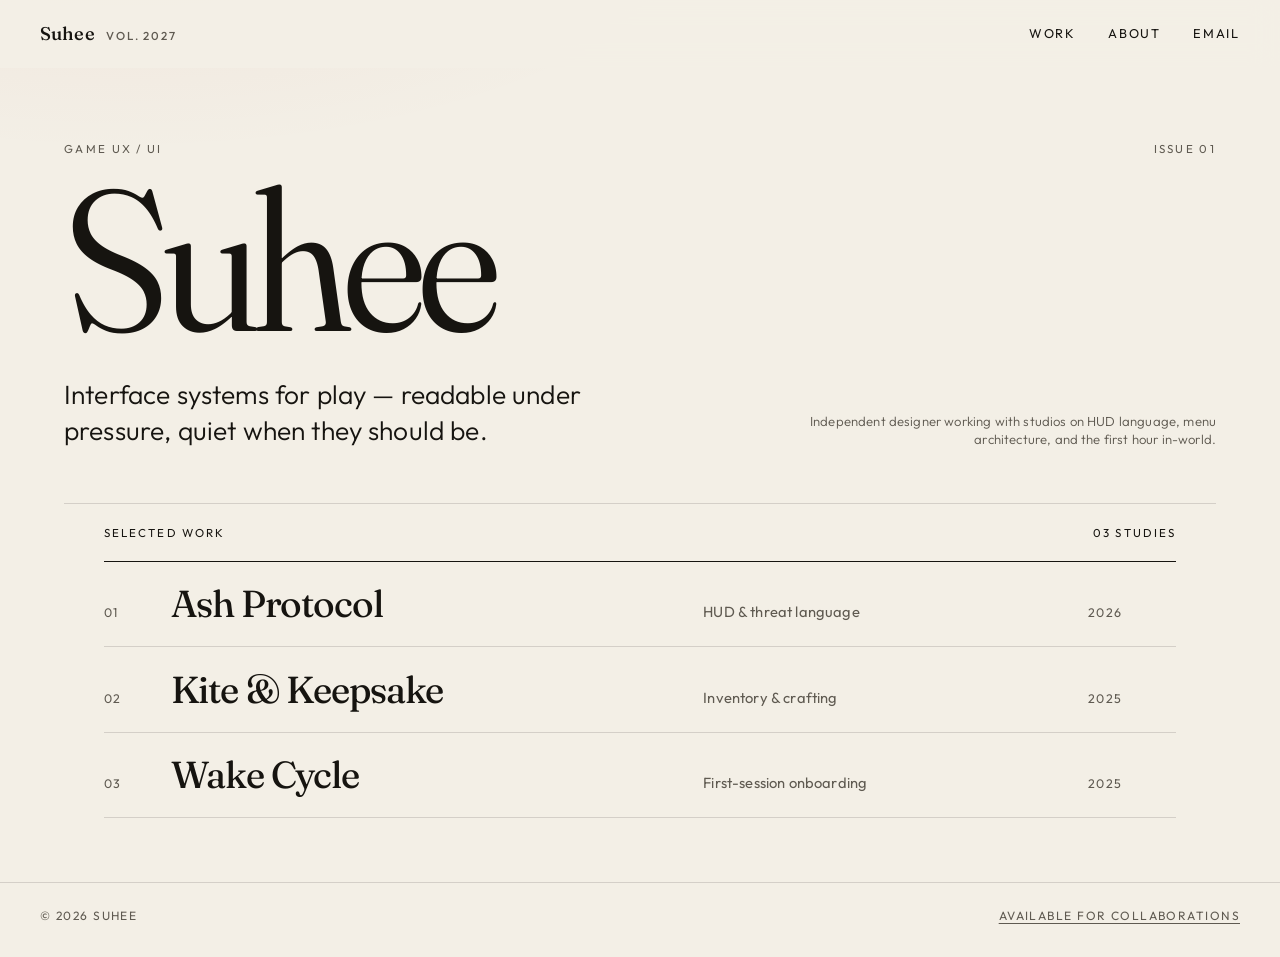
==== index.html @ bbdd9f97 "Publish a static game UX portfolio for GitHub Pages." ====
<!DOCTYPE html>
<html lang="en">
<head>
  <meta charset="utf-8">
  <meta name="viewport" content="width=device-width, initial-scale=1">
  <title>Suhee — Game UX / UI</title>
  <meta name="description" content="Editorial portfolio of game UX and UI design: HUD systems, inventory, and first-session onboarding.">
  <link rel="icon" href="./assets/favicon.svg" type="image/svg+xml">
  <link rel="preconnect" href="https://fonts.googleapis.com">
  <link rel="preconnect" href="https://fonts.gstatic.com" crossorigin>
  <link href="https://fonts.googleapis.com/css2?family=Fraunces:opsz,wght@9..144,300..700&family=Outfit:wght@300;400;500;600&display=swap" rel="stylesheet">
  <link rel="stylesheet" href="./css/styles.css">
</head>
<body>
  <a class="skip" href="#work">Skip to selected work</a>
  <header class="site-header">
    <a class="brand" href="./index.html">Suhee <span>Vol. 2027</span></a>
    <nav class="nav" aria-label="Primary">
      <a href="./work.html">Work</a>
      <a href="./about.html">About</a>
      <a class="mail" href="mailto:hello@example.com">Email</a>
    </nav>
  </header>

  <main>
    <section class="hero wrap">
      <p class="kicker"><span>Game UX / UI</span><span>Issue 01</span></p>
      <h1>Suhee</h1>
      <div class="lede">
        <p>Interface systems for play — readable under pressure, quiet when they should be.</p>
        <p class="meta">Independent designer working with studios on HUD language, menu architecture, and the first hour in-world.</p>
      </div>
    </section>

    <section id="work" class="wrap">
      <div class="section-head">
        <span>Selected work</span>
        <span>03 studies</span>
      </div>
      <ol class="contents">
        <li>
          <a href="./projects/ash-protocol.html" data-preview-src="ash">
            <span class="num">01</span>
            <span class="title">Ash Protocol</span>
            <span class="role">HUD &amp; threat language</span>
            <span class="year">2026</span>
          </a>
        </li>
        <li>
          <a href="./projects/kite-keepsake.html" data-preview-src="kite">
            <span class="num">02</span>
            <span class="title">Kite &amp; Keepsake</span>
            <span class="role">Inventory &amp; crafting</span>
            <span class="year">2025</span>
          </a>
        </li>
        <li>
          <a href="./projects/wake-cycle.html" data-preview-src="wake">
            <span class="num">03</span>
            <span class="title">Wake Cycle</span>
            <span class="role">First-session onboarding</span>
            <span class="year">2025</span>
          </a>
        </li>
      </ol>
    </section>
  </main>

  <aside class="preview-dock" data-preview aria-hidden="true">
    <div class="preview-frame" data-preview-stage>
      <div data-hud="ash" class="hud hud-corners">
        <span></span>
        <div class="hud-row">
          <div class="bars">
            <div class="bar spot"><i style="width:62%"></i></div>
            <div class="bar"><i style="width:40%"></i></div>
          </div>
          <span>Sector 7-K</span>
        </div>
        <div class="compass">N · NE · E</div>
        <div class="minimap"><div class="dot"></div></div>
      </div>
      <div data-hud="kite" class="hud kite">
        <div class="hud-row"><span>Satchel</span><span>12 / 24</span></div>
        <div class="slots">
          <div class="slot on"></div>
          <div class="slot on"></div>
          <div class="slot"></div>
          <div class="slot on"></div>
        </div>
      </div>
      <div data-hud="wake" class="hud wake hud-corners">
        <span></span>
        <div class="compass">Hold to listen</div>
        <div class="prompt">Cross the threshold</div>
      </div>
    </div>
  </aside>

  <footer class="site-footer">
    <span>© <span data-year>2026</span> Suhee</span>
    <a href="mailto:hello@example.com">Available for collaborations</a>
  </footer>
  <script src="./js/main.js"></script>
</body>
</html>
---- css/styles.css ----
:root {
  --paper: #f3efe6;
  --paper-deep: #e7e0d2;
  --ink: #161410;
  --ink-soft: #5f5a51;
  --rule: rgba(22, 20, 16, 0.14);
  --rule-strong: rgba(22, 20, 16, 0.4);
  --spot: #b42318;
  --spot-soft: rgba(180, 35, 24, 0.12);
  --white: #faf8f3;
  --serif: "Fraunces", "Iowan Old Style", "Palatino Linotype", serif;
  --sans: "Outfit", "Segoe UI", sans-serif;
  --gutter: clamp(1.25rem, 4vw, 2.5rem);
  --max: 72rem;
  --header-h: 4.25rem;
}

*,
*::before,
*::after {
  box-sizing: border-box;
}

html {
  scroll-behavior: smooth;
  overflow-x: clip;
}

body {
  margin: 0;
  min-height: 100vh;
  overflow-x: clip;
  color: var(--ink);
  background:
    radial-gradient(1200px 500px at 10% -10%, rgba(180, 35, 24, 0.05), transparent 50%),
    var(--paper);
  font-family: var(--sans);
  font-weight: 400;
  line-height: 1.5;
  letter-spacing: 0.01em;
}

img {
  max-width: 100%;
  display: block;
}

a {
  color: inherit;
  text-decoration-thickness: 1px;
  text-underline-offset: 0.22em;
}

a:hover {
  color: var(--spot);
}

:focus-visible {
  outline: 2px solid var(--spot);
  outline-offset: 3px;
}

.skip {
  position: absolute;
  left: var(--gutter);
  top: -4rem;
  z-index: 20;
  padding: 0.5rem 0.75rem;
  background: var(--ink);
  color: var(--paper);
}

.skip:focus {
  top: 0.75rem;
}

.site-header {
  position: sticky;
  top: 0;
  z-index: 10;
  display: flex;
  align-items: center;
  justify-content: space-between;
  gap: 1rem;
  height: var(--header-h);
  padding: 0 var(--gutter);
  border-bottom: 1px solid transparent;
  background: color-mix(in srgb, var(--paper) 88%, transparent);
  backdrop-filter: blur(14px);
}

.site-header.is-scrolled {
  border-bottom-color: var(--rule);
}

.brand {
  display: flex;
  align-items: baseline;
  gap: 0.7rem;
  text-decoration: none;
  font-family: var(--serif);
  font-size: 1.15rem;
  font-weight: 500;
}

.brand span {
  font-family: var(--sans);
  font-size: 0.72rem;
  font-weight: 500;
  letter-spacing: 0.16em;
  text-transform: uppercase;
  color: var(--ink-soft);
}

.nav {
  display: flex;
  align-items: center;
  gap: clamp(1rem, 3vw, 2rem);
  font-size: 0.8rem;
  letter-spacing: 0.14em;
  text-transform: uppercase;
}

.nav a {
  text-decoration: none;
}

.nav a[aria-current="page"] {
  color: var(--spot);
}

.wrap {
  width: min(100%, var(--max));
  margin: 0 auto;
  padding: 0 var(--gutter);
}

.hero {
  padding: clamp(2.5rem, 8vh, 6rem) 0 clamp(2rem, 6vh, 4.5rem);
  border-bottom: 1px solid var(--rule);
}

.kicker {
  display: flex;
  justify-content: space-between;
  gap: 1rem;
  margin: 0 0 1.25rem;
  font-size: 0.72rem;
  letter-spacing: 0.2em;
  text-transform: uppercase;
  color: var(--ink-soft);
}

.hero h1 {
  margin: 0;
  font-family: var(--serif);
  font-size: clamp(4.4rem, 16vw, 12.5rem);
  font-weight: 350;
  font-variation-settings: "SOFT" 40, "WONK" 1;
  line-height: 0.82;
  letter-spacing: -0.04em;
}

.lede {
  display: grid;
  grid-template-columns: minmax(0, 1.2fr) minmax(0, 0.8fr);
  gap: clamp(1.5rem, 5vw, 4rem);
  align-items: end;
  margin-top: clamp(1.5rem, 4vh, 3rem);
}

.lede p {
  margin: 0;
  max-width: 34rem;
  font-size: clamp(1.2rem, 2.2vw, 1.65rem);
  font-weight: 320;
  line-height: 1.35;
}

.lede .meta {
  margin: 0;
  text-align: right;
  font-size: 0.82rem;
  color: var(--ink-soft);
}

.section-head {
  display: flex;
  justify-content: space-between;
  align-items: baseline;
  gap: 1rem;
  padding: 1.25rem 0;
  border-bottom: 1px solid var(--ink);
  font-size: 0.72rem;
  letter-spacing: 0.18em;
  text-transform: uppercase;
}

.contents {
  list-style: none;
  margin: 0;
  padding: 0;
}

.contents a {
  display: grid;
  grid-template-columns: 3.2rem minmax(0, 1.4fr) minmax(0, 1fr) 5.5rem;
  gap: 1rem;
  align-items: baseline;
  padding: 1.35rem 0;
  border-bottom: 1px solid var(--rule);
  text-decoration: none;
}

.contents a:hover {
  color: var(--ink);
}

.contents a:hover .title {
  color: var(--spot);
}

.num,
.year {
  font-size: 0.78rem;
  letter-spacing: 0.12em;
  color: var(--ink-soft);
}

.title {
  font-family: var(--serif);
  font-size: clamp(1.5rem, 3vw, 2.35rem);
  font-weight: 450;
  line-height: 1.1;
  letter-spacing: -0.03em;
}

.role {
  font-size: 0.92rem;
  color: var(--ink-soft);
}

.preview-dock {
  position: fixed;
  right: var(--gutter);
  bottom: 2rem;
  width: min(22rem, 42vw);
  opacity: 0;
  pointer-events: none;
  transform: translateY(12px);
  transition: opacity 0.25s ease, transform 0.25s ease;
  z-index: 5;
}

.preview-dock.is-visible {
  opacity: 1;
  transform: none;
}

.preview-frame {
  aspect-ratio: 16 / 10;
  overflow: hidden;
  border: 1px solid var(--rule-strong);
  background: #111;
}

.preview-frame [data-hud] {
  display: none;
  height: 100%;
}

.preview-frame [data-hud].is-on,
.preview-frame[data-active="ash"] [data-hud="ash"],
.preview-frame[data-active="kite"] [data-hud="kite"],
.preview-frame[data-active="wake"] [data-hud="wake"] {
  display: block;
}

.site-footer {
  display: flex;
  justify-content: space-between;
  gap: 1rem;
  flex-wrap: wrap;
  padding: 1.5rem var(--gutter) 2rem;
  margin-top: 4rem;
  border-top: 1px solid var(--rule);
  font-size: 0.75rem;
  letter-spacing: 0.12em;
  text-transform: uppercase;
  color: var(--ink-soft);
}

.page-hero {
  padding: clamp(2rem, 7vh, 5rem) 0 1.5rem;
}

.page-hero h1 {
  margin: 0.4rem 0 0;
  font-family: var(--serif);
  font-size: clamp(2.8rem, 8vw, 6.5rem);
  font-weight: 380;
  line-height: 0.9;
  letter-spacing: -0.04em;
}

.grid-2 {
  display: grid;
  grid-template-columns: 1.1fr 0.9fr;
  gap: clamp(1.5rem, 5vw, 5rem);
  padding: 2rem 0 4rem;
}

.prose p {
  margin: 0 0 1.1rem;
  font-size: 1.05rem;
  line-height: 1.65;
}

.prose .deck {
  font-family: var(--serif);
  font-size: clamp(1.4rem, 2.4vw, 1.9rem);
  line-height: 1.35;
  letter-spacing: -0.02em;
}

.fact-list {
  margin: 0;
  padding: 1rem 0 0;
  border-top: 1px solid var(--rule);
}

.fact-list div {
  display: grid;
  grid-template-columns: 7rem 1fr;
  gap: 1rem;
  padding: 0.7rem 0;
  border-bottom: 1px solid var(--rule);
  font-size: 0.92rem;
}

.fact-list dt {
  margin: 0;
  letter-spacing: 0.12em;
  text-transform: uppercase;
  font-size: 0.68rem;
  color: var(--ink-soft);
}

.fact-list dd {
  margin: 0;
}

.work-grid {
  display: grid;
  gap: 0;
}

.work-card {
  display: grid;
  grid-template-columns: minmax(0, 1.15fr) minmax(0, 0.85fr);
  gap: var(--gutter);
  align-items: stretch;
  padding: 2rem 0;
  border-bottom: 1px solid var(--rule);
  text-decoration: none;
}

.work-card:hover .title {
  color: var(--spot);
}

.work-copy {
  display: flex;
  flex-direction: column;
  justify-content: space-between;
  min-height: 100%;
}

.work-copy p {
  margin: 0.8rem 0 0;
  max-width: 36rem;
  color: var(--ink-soft);
}

.case-meta {
  display: grid;
  grid-template-columns: repeat(4, minmax(0, 1fr));
  gap: 1rem;
  padding: 1.25rem 0 2rem;
  border-top: 1px solid var(--rule);
  border-bottom: 1px solid var(--rule);
}

.case-meta small {
  display: block;
  margin-bottom: 0.35rem;
  letter-spacing: 0.16em;
  text-transform: uppercase;
  font-size: 0.68rem;
  color: var(--ink-soft);
}

.case-meta p {
  margin: 0;
  font-size: 1rem;
}

.pull {
  margin: 2.5rem 0;
  font-family: var(--serif);
  font-size: clamp(1.6rem, 3.4vw, 2.6rem);
  font-weight: 400;
  line-height: 1.25;
  letter-spacing: -0.03em;
}

.figure {
  margin: 0 0 2.5rem;
}

.figure figcaption {
  margin-top: 0.65rem;
  font-size: 0.78rem;
  color: var(--ink-soft);
}

.hud {
  position: relative;
  min-height: 22rem;
  padding: 1.1rem;
  overflow: hidden;
  background:
    radial-gradient(circle at 30% 40%, #3a2a22, transparent 42%),
    linear-gradient(160deg, #15120f, #2a231c 55%, #0c0b0a);
  color: #efe6d8;
  font-family: var(--sans);
}

.hud.kite {
  background:
    radial-gradient(circle at 70% 20%, #4a5d46, transparent 40%),
    linear-gradient(180deg, #d7c7a5, #8a9a74 40%, #314033);
}

.hud.wake {
  background:
    radial-gradient(circle at 50% 80%, #2a3344, transparent 45%),
    linear-gradient(180deg, #0e1016, #1c2433);
}

.hud-corners::before,
.hud-corners::after,
.hud-corners span::before,
.hud-corners span::after {
  content: "";
  position: absolute;
  width: 18px;
  height: 18px;
  border: 1px solid rgba(239, 230, 216, 0.55);
}

.hud-corners::before { top: 10px; left: 10px; border-right: 0; border-bottom: 0; }
.hud-corners::after { top: 10px; right: 10px; border-left: 0; border-bottom: 0; }
.hud-corners span::before { bottom: 10px; left: 10px; border-right: 0; border-top: 0; }
.hud-corners span::after { bottom: 10px; right: 10px; border-left: 0; border-top: 0; }

.hud-row {
  display: flex;
  justify-content: space-between;
  gap: 1rem;
  font-size: 0.68rem;
  letter-spacing: 0.16em;
  text-transform: uppercase;
}

.bars {
  display: grid;
  gap: 0.35rem;
  width: 10rem;
}

.bar {
  height: 6px;
  background: rgba(255, 255, 255, 0.12);
}

.bar i {
  display: block;
  height: 100%;
  background: #efe6d8;
}

.bar.spot i {
  background: var(--spot);
}

.minimap {
  width: 7rem;
  height: 7rem;
  margin-top: 2.5rem;
  border: 1px solid rgba(239, 230, 216, 0.35);
  background:
    linear-gradient(rgba(239, 230, 216, 0.08) 1px, transparent 1px) 0 0 / 12px 12px,
    linear-gradient(90deg, rgba(239, 230, 216, 0.08) 1px, transparent 1px) 0 0 / 12px 12px;
}

.dot {
  width: 6px;
  height: 6px;
  margin: 3.2rem auto 0;
  border-radius: 50%;
  background: var(--spot);
  box-shadow: 0 0 0 6px rgba(180, 35, 24, 0.25);
}

.compass {
  position: absolute;
  left: 50%;
  top: 1.15rem;
  transform: translateX(-50%);
  font-size: 0.65rem;
  letter-spacing: 0.4em;
  opacity: 0.7;
}

.slots {
  display: grid;
  grid-template-columns: repeat(4, 1fr);
  gap: 0.45rem;
  margin-top: 4.5rem;
}

.slot {
  aspect-ratio: 1;
  border: 1px solid rgba(22, 20, 16, 0.25);
  background: rgba(250, 248, 243, 0.28);
}

.slot.on {
  background: rgba(250, 248, 243, 0.7);
  box-shadow: inset 0 0 0 2px var(--ink);
}

.prompt {
  position: absolute;
  left: 50%;
  bottom: 1.4rem;
  transform: translateX(-50%);
  padding: 0.45rem 0.9rem;
  border: 1px solid rgba(239, 230, 216, 0.35);
  font-size: 0.72rem;
  letter-spacing: 0.18em;
  text-transform: uppercase;
}

.split-notes {
  display: grid;
  grid-template-columns: 1fr 1fr;
  gap: var(--gutter);
  padding-bottom: 3rem;
}

.split-notes h2 {
  margin: 0 0 0.8rem;
  font-family: var(--serif);
  font-size: 1.7rem;
  font-weight: 450;
  letter-spacing: -0.03em;
}

.next-case {
  display: flex;
  justify-content: space-between;
  align-items: baseline;
  padding: 1.5rem 0 3rem;
  border-top: 1px solid var(--ink);
  text-decoration: none;
}

.next-case strong {
  display: block;
  font-family: var(--serif);
  font-size: clamp(1.4rem, 3vw, 2rem);
  font-weight: 450;
}

@media (max-width: 1100px) {
  .lede,
  .grid-2,
  .work-card,
  .split-notes,
  .case-meta {
    grid-template-columns: 1fr;
  }

  .lede .meta {
    text-align: left;
    max-width: 36rem;
  }

  .contents a {
    grid-template-columns: 2.4rem minmax(0, 1fr) auto;
  }

  .contents .role {
    display: none;
  }
}

@media (max-width: 860px) {
  .nav .mail {
    display: none;
  }

  .preview-dock {
    display: none;
  }

  .hero h1 {
    font-size: clamp(3.6rem, 22vw, 7rem);
  }
}

@media (prefers-reduced-motion: reduce) {
  html {
    scroll-behavior: auto;
  }

  *,
  *::before,
  *::after {
    animation: none !important;
    transition: none !important;
  }
}
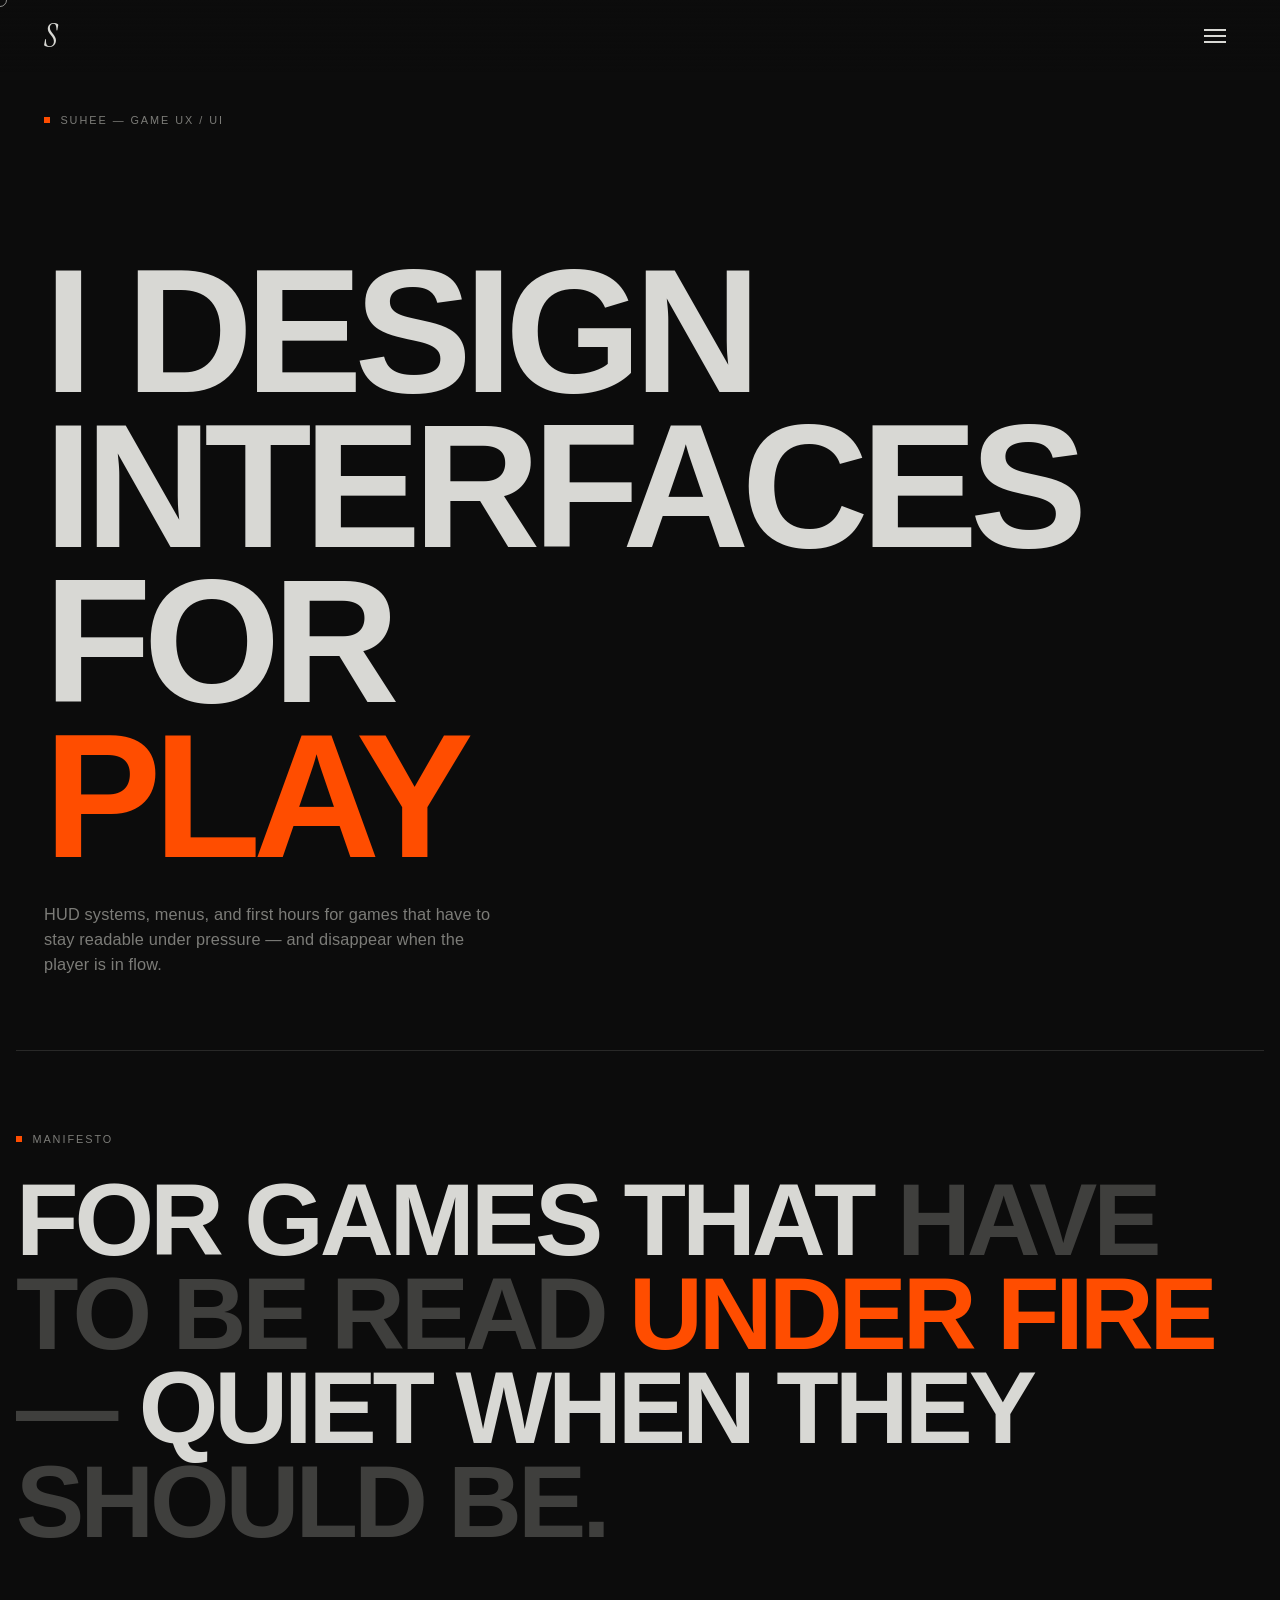
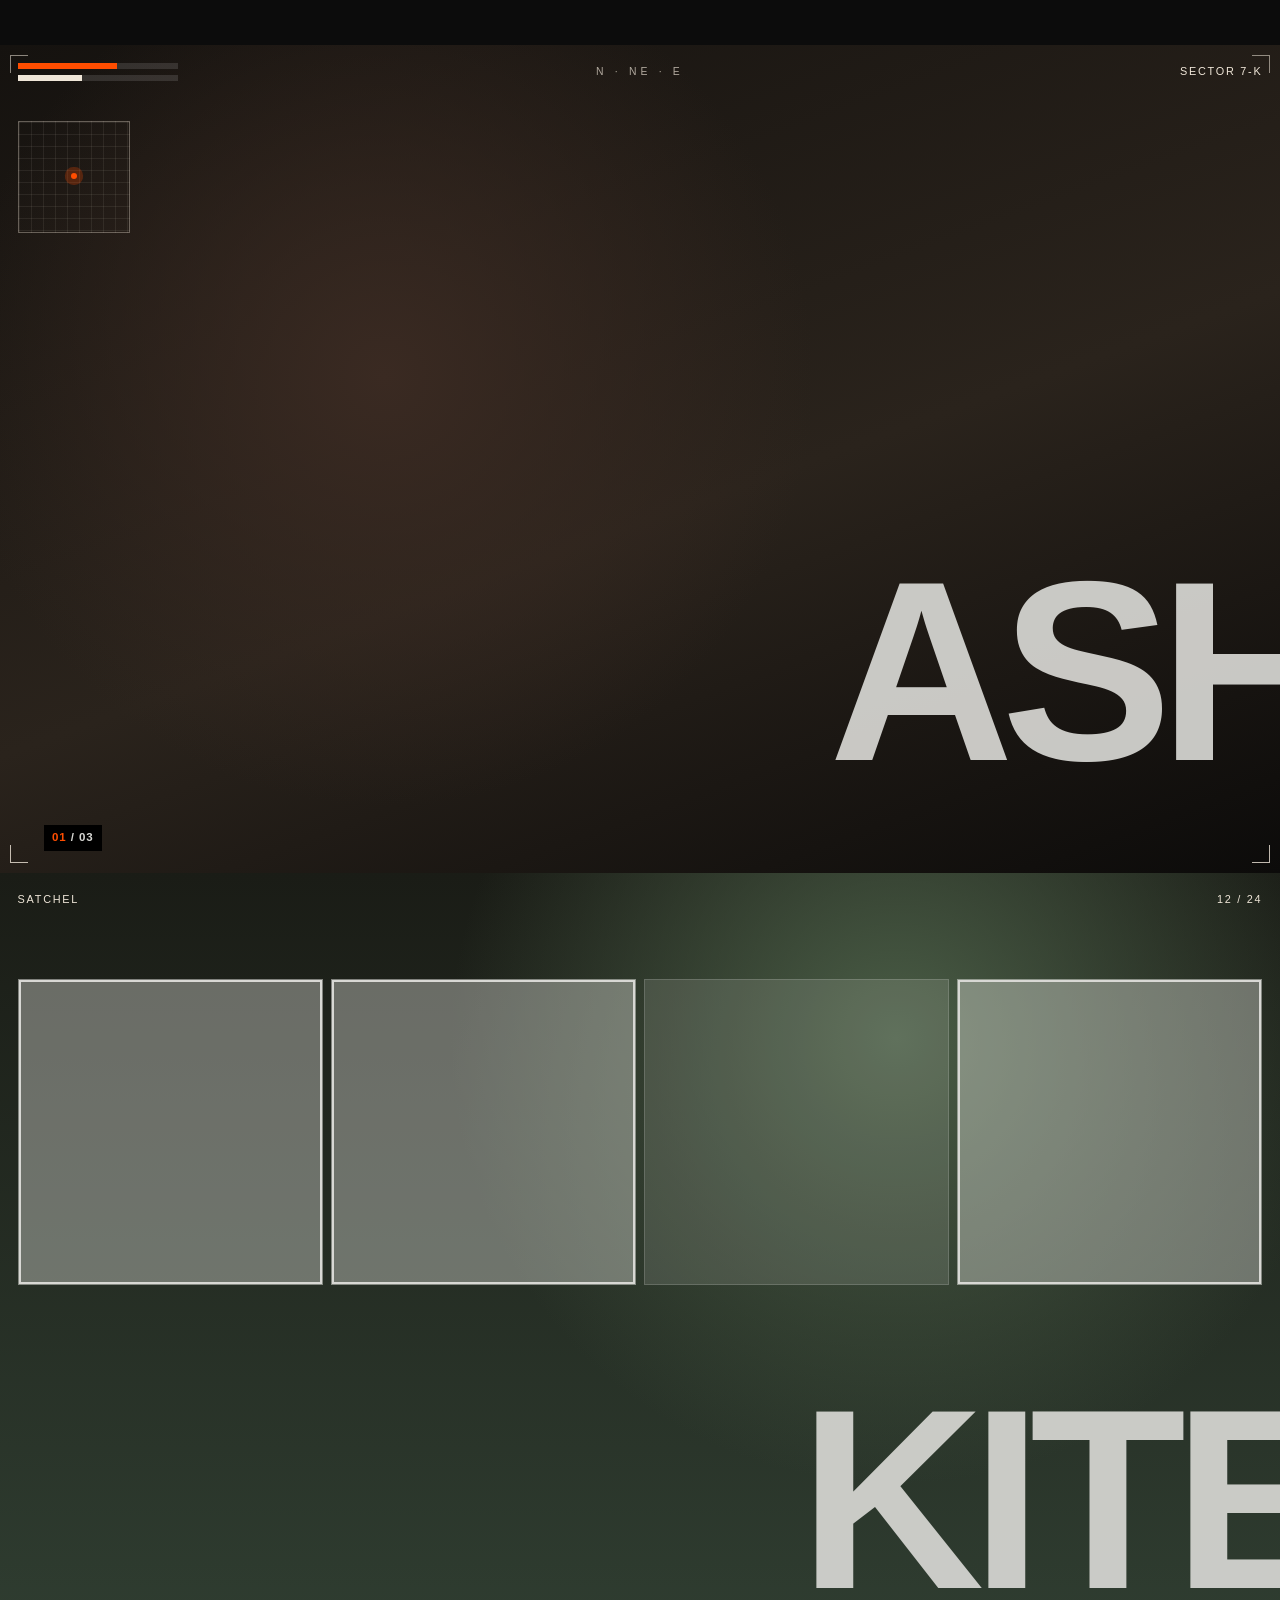
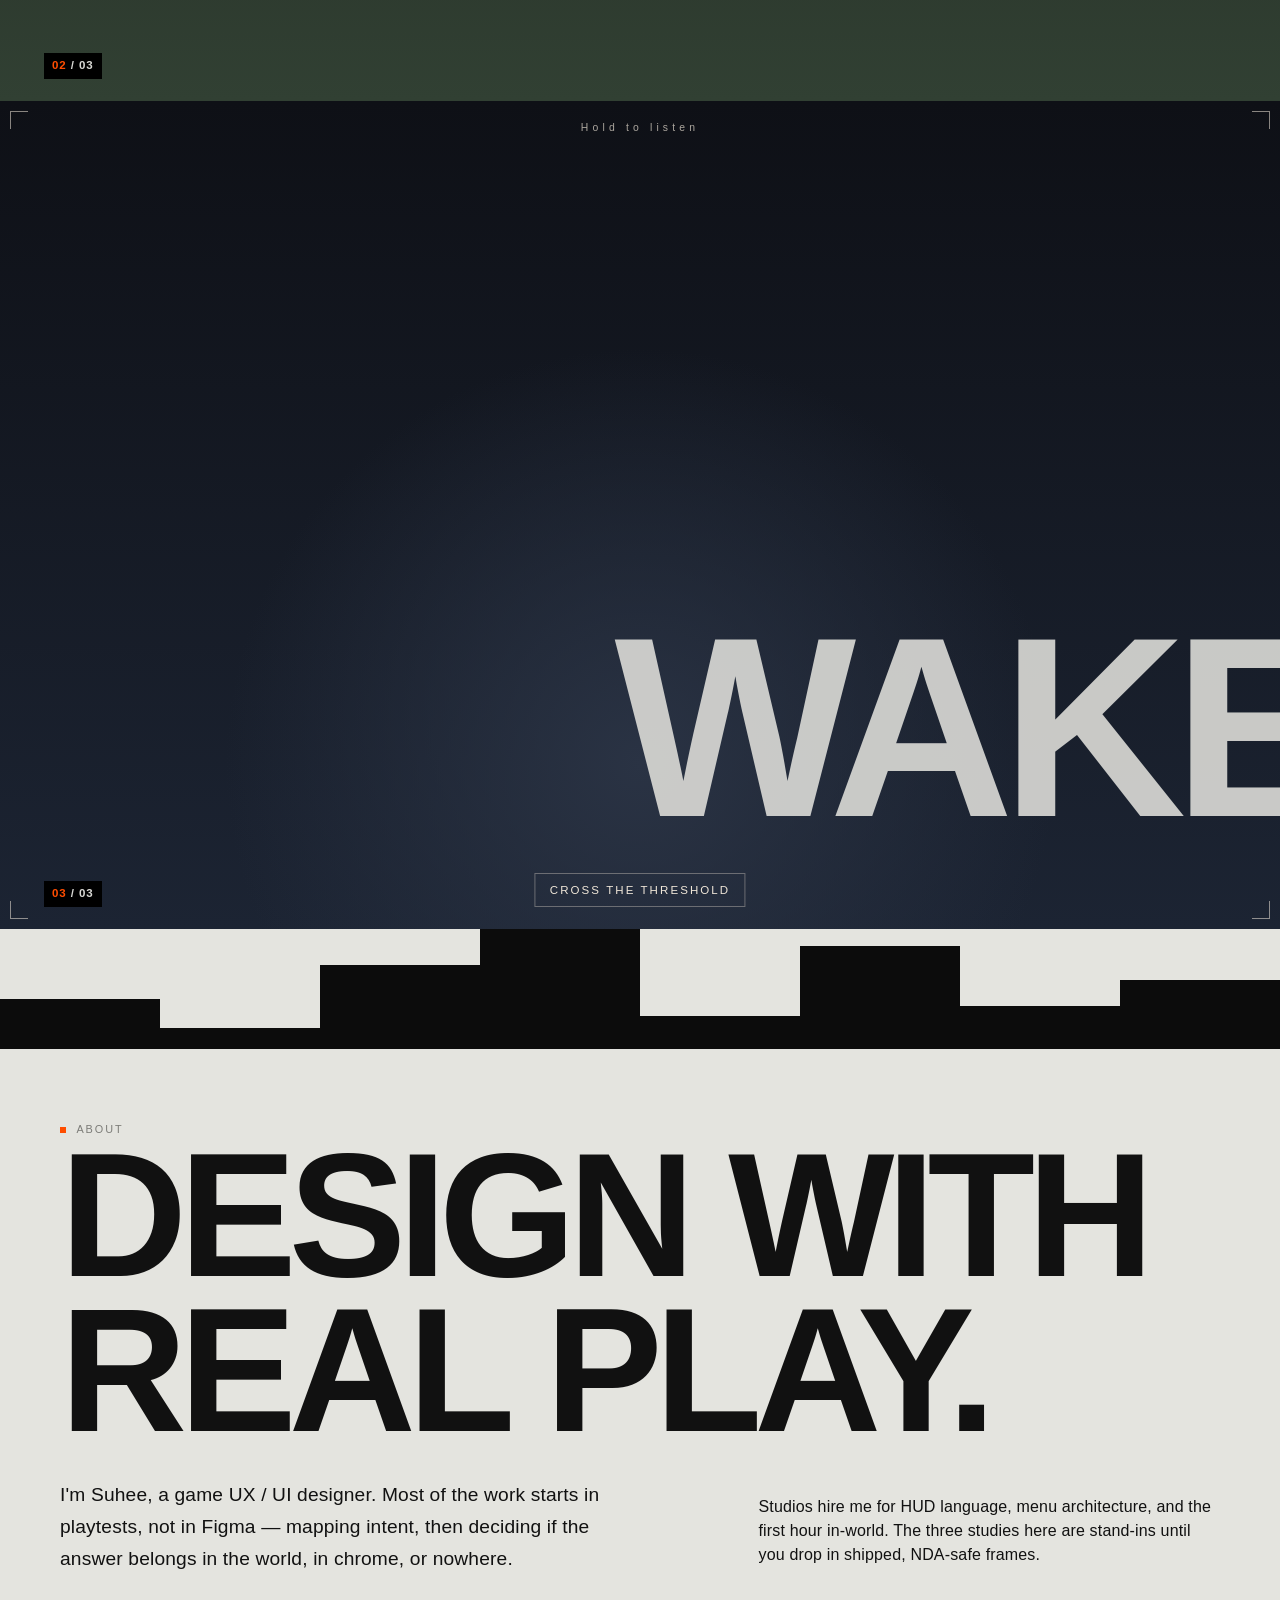
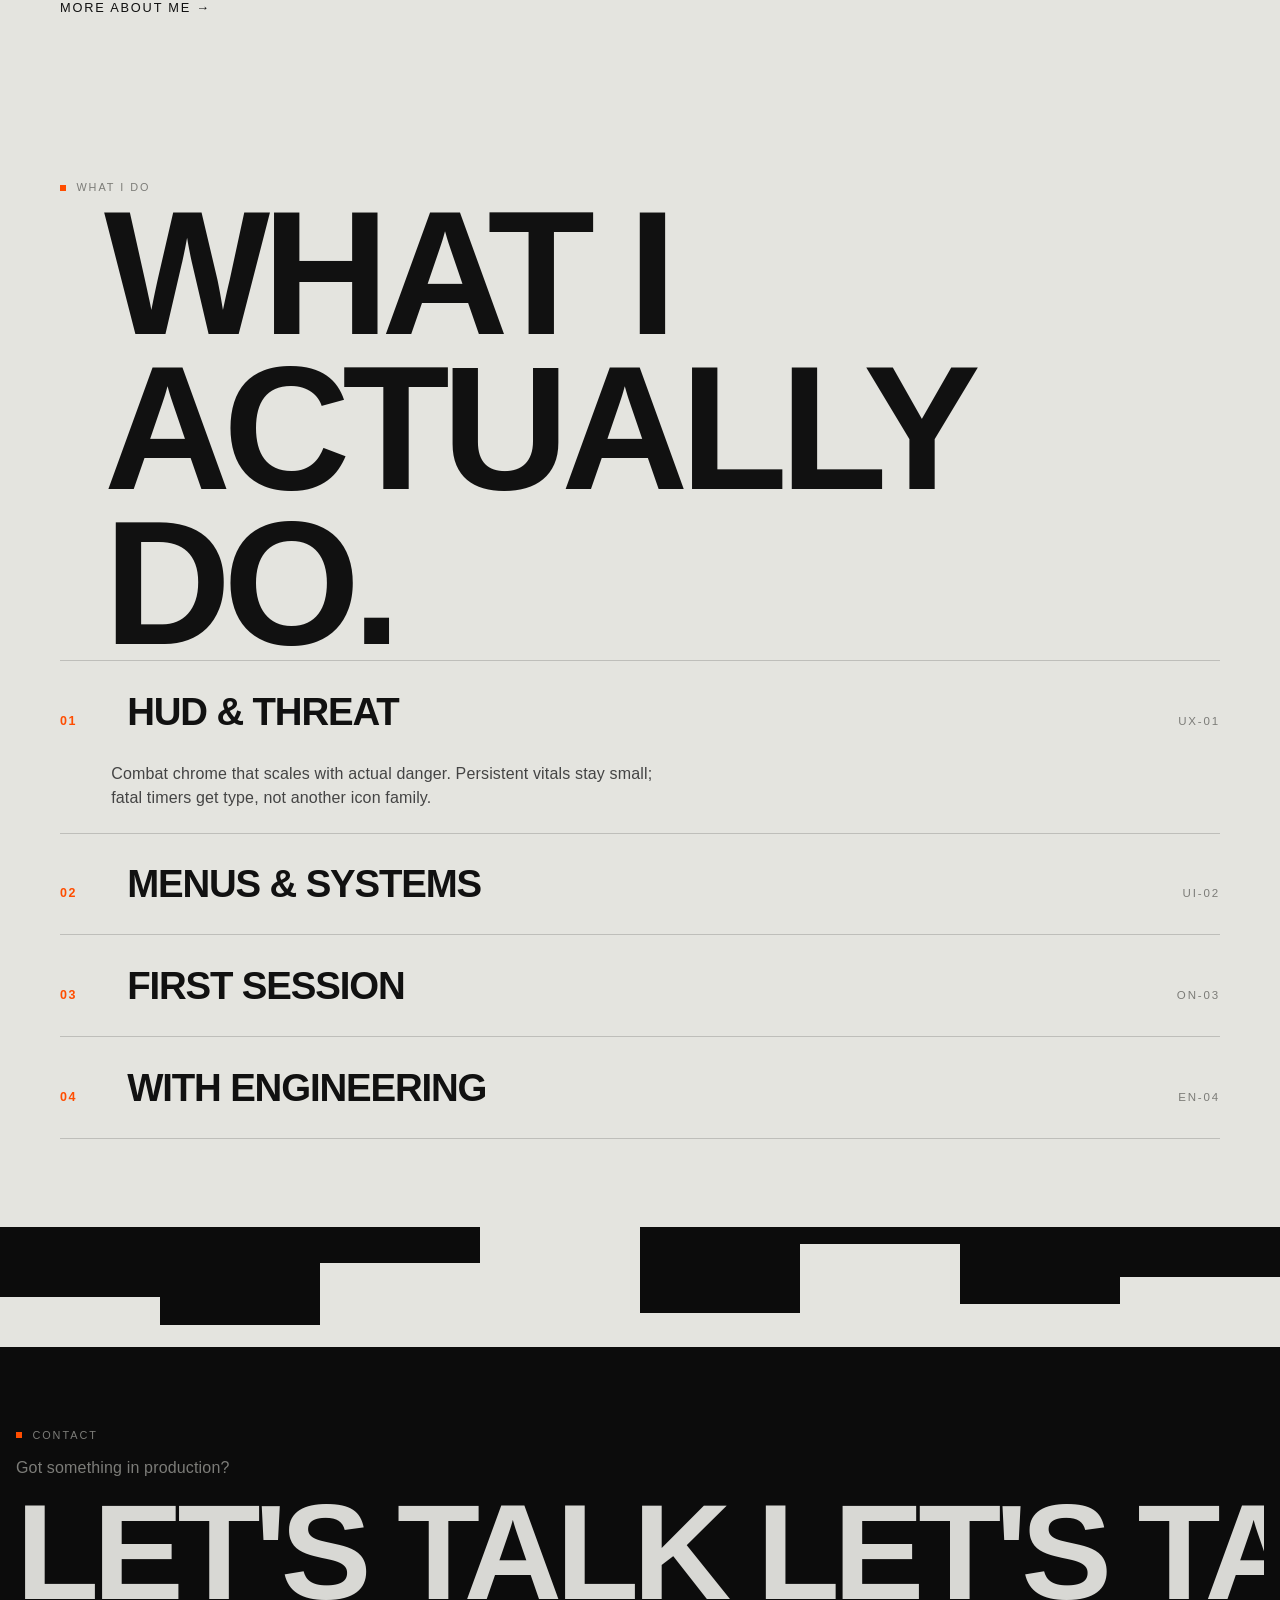
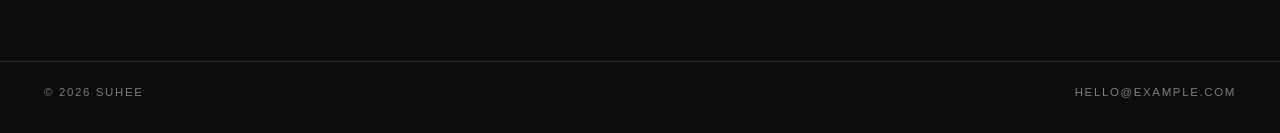
==== commit 785724cf: "Restyle the portfolio for a dark, full-bleed GitHub Pages look." ====
--- a/index.html
+++ b/index.html
@@ -4,102 +4,166 @@
   <meta charset="utf-8">
   <meta name="viewport" content="width=device-width, initial-scale=1">
   <title>Suhee — Game UX / UI</title>
-  <meta name="description" content="Editorial portfolio of game UX and UI design: HUD systems, inventory, and first-session onboarding.">
+  <meta name="description" content="Game UX and UI design: HUD systems, inventory, and first-session onboarding.">
   <link rel="icon" href="./assets/favicon.svg" type="image/svg+xml">
+  <link rel="preconnect" href="https://api.fontshare.com">
+  <link href="https://api.fontshare.com/v2/css?f[]=switzer@400,500,600,700&display=swap" rel="stylesheet">
   <link rel="preconnect" href="https://fonts.googleapis.com">
   <link rel="preconnect" href="https://fonts.gstatic.com" crossorigin>
-  <link href="https://fonts.googleapis.com/css2?family=Fraunces:opsz,wght@9..144,300..700&family=Outfit:wght@300;400;500;600&display=swap" rel="stylesheet">
+  <link href="https://fonts.googleapis.com/css2?family=Instrument+Serif:ital@1&display=swap" rel="stylesheet">
   <link rel="stylesheet" href="./css/styles.css">
 </head>
 <body>
+  <div class="cursor" data-cursor hidden></div>
   <a class="skip" href="#work">Skip to selected work</a>
   <header class="site-header">
-    <a class="brand" href="./index.html">Suhee <span>Vol. 2027</span></a>
-    <nav class="nav" aria-label="Primary">
-      <a href="./work.html">Work</a>
-      <a href="./about.html">About</a>
-      <a class="mail" href="mailto:hello@example.com">Email</a>
-    </nav>
+    <a class="brand" href="./index.html" aria-label="Suhee home">S</a>
+    <button class="menu-btn" type="button" data-menu-toggle aria-expanded="false" aria-controls="menu" aria-label="Menu">
+      <span></span>
+    </button>
   </header>
+  <nav class="overlay" id="menu" data-menu hidden>
+    <a href="./index.html">Home</a>
+    <a href="./work.html">Work</a>
+    <a href="./about.html">About</a>
+    <a href="mailto:hello@example.com">Email</a>
+  </nav>
 
   <main>
-    <section class="hero wrap">
-      <p class="kicker"><span>Game UX / UI</span><span>Issue 01</span></p>
-      <h1>Suhee</h1>
-      <div class="lede">
-        <p>Interface systems for play — readable under pressure, quiet when they should be.</p>
-        <p class="meta">Independent designer working with studios on HUD language, menu architecture, and the first hour in-world.</p>
+    <section class="hero">
+      <p class="label"><i></i> Suhee — game ux / ui</p>
+      <h1 class="display">
+        I design<br>
+        interfaces<br>
+        for<br>
+        <em>play</em>
+      </h1>
+      <p class="hero-copy">HUD systems, menus, and first hours for games that have to stay readable under pressure — and disappear when the player is in flow.</p>
+    </section>
+
+    <section class="manifesto wrap">
+      <p class="label"><i></i> Manifesto</p>
+      <p class="mani-type">
+        <b>For games that</b>
+        have to be read
+        <em>under fire</em> —
+        <b>quiet when they</b>
+        should be.
+      </p>
+    </section>
+
+    <section id="work">
+      <a class="work-panel" href="./projects/ash-protocol.html">
+        <div class="hud hud-corners">
+          <span></span>
+          <div class="hud-row">
+            <div class="bars">
+              <div class="bar spot"><i style="width:62%"></i></div>
+              <div class="bar"><i style="width:40%"></i></div>
+            </div>
+            <span>Sector 7-K</span>
+          </div>
+          <div class="compass">N · NE · E</div>
+          <div class="minimap"><div class="dot"></div></div>
+        </div>
+        <h2 class="title">Ash</h2>
+        <span class="work-index"><b>01</b> / 03</span>
+      </a>
+      <a class="work-panel" href="./projects/kite-keepsake.html">
+        <div class="hud kite">
+          <div class="hud-row"><span>Satchel</span><span>12 / 24</span></div>
+          <div class="slots">
+            <div class="slot on"></div>
+            <div class="slot on"></div>
+            <div class="slot"></div>
+            <div class="slot on"></div>
+          </div>
+        </div>
+        <h2 class="title">Kite</h2>
+        <span class="work-index"><b>02</b> / 03</span>
+      </a>
+      <a class="work-panel" href="./projects/wake-cycle.html">
+        <div class="hud wake hud-corners">
+          <span></span>
+          <div class="compass">Hold to listen</div>
+          <div class="prompt">Cross the threshold</div>
+        </div>
+        <h2 class="title">Wake</h2>
+        <span class="work-index"><b>03</b> / 03</span>
+      </a>
+    </section>
+
+    <div class="stairs" aria-hidden="true">
+      <span></span><span></span><span></span><span></span><span></span><span></span><span></span><span></span>
+    </div>
+
+    <section class="light about-block" id="about">
+      <div class="wrap">
+        <p class="label"><i></i> About</p>
+        <h2 class="display">Design with<br>real play.</h2>
+        <div class="about-grid">
+          <div class="prose">
+            <p class="lede">I'm Suhee, a game UX / UI designer. Most of the work starts in playtests, not in Figma — mapping intent, then deciding if the answer belongs in the world, in chrome, or nowhere.</p>
+            <a class="more" href="./about.html">More about me →</a>
+          </div>
+          <p>Studios hire me for HUD language, menu architecture, and the first hour in-world. The three studies here are stand-ins until you drop in shipped, NDA-safe frames.</p>
+        </div>
       </div>
     </section>
 
-    <section id="work" class="wrap">
-      <div class="section-head">
-        <span>Selected work</span>
-        <span>03 studies</span>
+    <section class="light services" id="services">
+      <div class="wrap">
+        <p class="label"><i></i> What I do</p>
+        <h2 class="display">What I actually do.</h2>
+        <div class="acc">
+          <button type="button" data-acc aria-expanded="true" aria-controls="acc-1">
+            <span class="num">01</span>
+            <span class="name">HUD &amp; threat</span>
+            <span class="code">UX-01</span>
+          </button>
+          <div class="panel" id="acc-1">Combat chrome that scales with actual danger. Persistent vitals stay small; fatal timers get type, not another icon family.</div>
+        </div>
+        <div class="acc">
+          <button type="button" data-acc aria-expanded="false" aria-controls="acc-2">
+            <span class="num">02</span>
+            <span class="name">Menus &amp; systems</span>
+            <span class="code">UI-02</span>
+          </button>
+          <div class="panel" id="acc-2" hidden>Inventory, crafting, loadouts — readable on pad and handheld. Empty cells stay empty.</div>
+        </div>
+        <div class="acc">
+          <button type="button" data-acc aria-expanded="false" aria-controls="acc-3">
+            <span class="num">03</span>
+            <span class="name">First session</span>
+            <span class="code">ON-03</span>
+          </button>
+          <div class="panel" id="acc-3" hidden>Onboarding with no slideshow. The room teaches the verb; the UI only confirms it.</div>
+        </div>
+        <div class="acc">
+          <button type="button" data-acc aria-expanded="false" aria-controls="acc-4">
+            <span class="num">04</span>
+            <span class="name">With engineering</span>
+            <span class="code">EN-04</span>
+          </button>
+          <div class="panel" id="acc-4" hidden>UMG / Unity UI budgets, localization overflow, colorblind combat language, and input that works on mouse, pad, and touch.</div>
+        </div>
       </div>
-      <ol class="contents">
-        <li>
-          <a href="./projects/ash-protocol.html" data-preview-src="ash">
-            <span class="num">01</span>
-            <span class="title">Ash Protocol</span>
-            <span class="role">HUD &amp; threat language</span>
-            <span class="year">2026</span>
-          </a>
-        </li>
-        <li>
-          <a href="./projects/kite-keepsake.html" data-preview-src="kite">
-            <span class="num">02</span>
-            <span class="title">Kite &amp; Keepsake</span>
-            <span class="role">Inventory &amp; crafting</span>
-            <span class="year">2025</span>
-          </a>
-        </li>
-        <li>
-          <a href="./projects/wake-cycle.html" data-preview-src="wake">
-            <span class="num">03</span>
-            <span class="title">Wake Cycle</span>
-            <span class="role">First-session onboarding</span>
-            <span class="year">2025</span>
-          </a>
-        </li>
-      </ol>
+    </section>
+
+    <div class="stairs invert" aria-hidden="true">
+      <span></span><span></span><span></span><span></span><span></span><span></span><span></span><span></span>
+    </div>
+
+    <section class="cta wrap">
+      <p class="label"><i></i> Contact</p>
+      <p>Got something in production?</p>
+      <a class="talk" href="mailto:hello@example.com">Let's talk Let's talk</a>
     </section>
   </main>
 
-  <aside class="preview-dock" data-preview aria-hidden="true">
-    <div class="preview-frame" data-preview-stage>
-      <div data-hud="ash" class="hud hud-corners">
-        <span></span>
-        <div class="hud-row">
-          <div class="bars">
-            <div class="bar spot"><i style="width:62%"></i></div>
-            <div class="bar"><i style="width:40%"></i></div>
-          </div>
-          <span>Sector 7-K</span>
-        </div>
-        <div class="compass">N · NE · E</div>
-        <div class="minimap"><div class="dot"></div></div>
-      </div>
-      <div data-hud="kite" class="hud kite">
-        <div class="hud-row"><span>Satchel</span><span>12 / 24</span></div>
-        <div class="slots">
-          <div class="slot on"></div>
-          <div class="slot on"></div>
-          <div class="slot"></div>
-          <div class="slot on"></div>
-        </div>
-      </div>
-      <div data-hud="wake" class="hud wake hud-corners">
-        <span></span>
-        <div class="compass">Hold to listen</div>
-        <div class="prompt">Cross the threshold</div>
-      </div>
-    </div>
-  </aside>
-
   <footer class="site-footer">
     <span>© <span data-year>2026</span> Suhee</span>
-    <a href="mailto:hello@example.com">Available for collaborations</a>
+    <a href="mailto:hello@example.com">hello@example.com</a>
   </footer>
   <script src="./js/main.js"></script>
 </body>
--- a/css/styles.css
+++ b/css/styles.css
@@ -1,18 +1,15 @@
 :root {
-  --paper: #f3efe6;
-  --paper-deep: #e7e0d2;
-  --ink: #161410;
-  --ink-soft: #5f5a51;
-  --rule: rgba(22, 20, 16, 0.14);
-  --rule-strong: rgba(22, 20, 16, 0.4);
-  --spot: #b42318;
-  --spot-soft: rgba(180, 35, 24, 0.12);
-  --white: #faf8f3;
-  --serif: "Fraunces", "Iowan Old Style", "Palatino Linotype", serif;
-  --sans: "Outfit", "Segoe UI", sans-serif;
-  --gutter: clamp(1.25rem, 4vw, 2.5rem);
-  --max: 72rem;
-  --header-h: 4.25rem;
+  --bg: #0c0c0c;
+  --ink: #d8d8d4;
+  --muted: #7c7c78;
+  --line: rgba(216, 216, 212, 0.14);
+  --spot: #ff4d00;
+  --paper: #e4e4df;
+  --paper-ink: #111111;
+  --sans: "Switzer", "Inter", "Helvetica Neue", Arial, sans-serif;
+  --serif: "Instrument Serif", Georgia, serif;
+  --gutter: clamp(1.1rem, 3.6vw, 2.75rem);
+  --header-h: 4.5rem;
 }
 
 *,
@@ -31,9 +28,7 @@
   min-height: 100vh;
   overflow-x: clip;
   color: var(--ink);
-  background:
-    radial-gradient(1200px 500px at 10% -10%, rgba(180, 35, 24, 0.05), transparent 50%),
-    var(--paper);
+  background: var(--bg);
   font-family: var(--sans);
   font-weight: 400;
   line-height: 1.5;
@@ -47,8 +42,7 @@
 
 a {
   color: inherit;
-  text-decoration-thickness: 1px;
-  text-underline-offset: 0.22em;
+  text-decoration: none;
 }
 
 a:hover {
@@ -64,216 +58,408 @@
   position: absolute;
   left: var(--gutter);
   top: -4rem;
-  z-index: 20;
+  z-index: 40;
   padding: 0.5rem 0.75rem;
-  background: var(--ink);
-  color: var(--paper);
+  background: var(--spot);
+  color: #fff;
 }
 
 .skip:focus {
   top: 0.75rem;
 }
 
+.has-cursor,
+.has-cursor a,
+.has-cursor button {
+  cursor: none;
+}
+
+.cursor {
+  position: fixed;
+  top: 0;
+  left: 0;
+  z-index: 50;
+  width: 14px;
+  height: 14px;
+  margin: -7px 0 0 -7px;
+  border: 1px solid rgba(216, 216, 212, 0.7);
+  border-radius: 50%;
+  pointer-events: none;
+  mix-blend-mode: difference;
+}
+
 .site-header {
-  position: sticky;
-  top: 0;
-  z-index: 10;
+  position: fixed;
+  inset: 0 0 auto;
+  z-index: 30;
   display: flex;
   align-items: center;
   justify-content: space-between;
-  gap: 1rem;
   height: var(--header-h);
   padding: 0 var(--gutter);
-  border-bottom: 1px solid transparent;
-  background: color-mix(in srgb, var(--paper) 88%, transparent);
-  backdrop-filter: blur(14px);
-}
-
-.site-header.is-scrolled {
-  border-bottom-color: var(--rule);
+  background: linear-gradient(var(--bg), transparent);
 }
 
 .brand {
-  display: flex;
-  align-items: baseline;
-  gap: 0.7rem;
-  text-decoration: none;
   font-family: var(--serif);
-  font-size: 1.15rem;
-  font-weight: 500;
-}
-
-.brand span {
-  font-family: var(--sans);
-  font-size: 0.72rem;
-  font-weight: 500;
-  letter-spacing: 0.16em;
-  text-transform: uppercase;
-  color: var(--ink-soft);
-}
-
-.nav {
+  font-size: 2rem;
+  font-style: italic;
+  line-height: 1;
+  color: var(--ink);
+}
+
+.brand:hover {
+  color: var(--ink);
+}
+
+.menu-btn {
+  width: 2.6rem;
+  height: 2.6rem;
+  padding: 0;
+  border: 0;
+  background: transparent;
+  color: var(--ink);
+}
+
+.menu-btn span,
+.menu-btn span::before,
+.menu-btn span::after {
+  display: block;
+  width: 1.35rem;
+  height: 1.5px;
+  margin: 0 auto;
+  background: currentColor;
+}
+
+.menu-btn span {
+  position: relative;
+}
+
+.menu-btn span::before,
+.menu-btn span::after {
+  content: "";
+  position: absolute;
+  left: 0;
+}
+
+.menu-btn span::before { top: -6px; }
+.menu-btn span::after { top: 6px; }
+
+.overlay {
+  position: fixed;
+  inset: 0;
+  z-index: 28;
+  display: grid;
+  place-content: center;
+  gap: 1.2rem;
+  background: var(--bg);
+  text-align: center;
+}
+
+.overlay a {
+  font-size: clamp(2.4rem, 8vw, 5rem);
+  font-weight: 600;
+  letter-spacing: -0.04em;
+  text-transform: uppercase;
+  line-height: 1;
+}
+
+.overlay[hidden] {
+  display: none;
+}
+
+body.is-nav-open {
+  overflow: hidden;
+}
+
+.wrap {
+  width: min(100%, 78rem);
+  margin: 0 auto;
+  padding: 0 var(--gutter);
+}
+
+.label {
   display: flex;
   align-items: center;
-  gap: clamp(1rem, 3vw, 2rem);
+  gap: 0.65rem;
+  margin: 0;
+  font-size: 0.68rem;
+  font-weight: 500;
+  letter-spacing: 0.18em;
+  text-transform: uppercase;
+  color: var(--muted);
+}
+
+.label i {
+  width: 6px;
+  height: 6px;
+  background: var(--spot);
+}
+
+.hero {
+  min-height: 100vh;
+  display: flex;
+  flex-direction: column;
+  justify-content: flex-end;
+  padding: 7rem 0 4.5rem;
+  overflow: hidden;
+}
+
+.hero .label {
+  margin: 0 0 clamp(4rem, 14vh, 8rem) var(--gutter);
+}
+
+.display {
+  margin: 0;
+  max-width: none;
+  padding-left: var(--gutter);
+  overflow: hidden;
+  font-size: clamp(4.2rem, 16vw, 11rem);
+  font-weight: 600;
+  line-height: 0.88;
+  letter-spacing: -0.045em;
+  text-transform: uppercase;
+}
+
+.display em {
+  font-style: normal;
+  color: var(--spot);
+}
+
+.hero-copy {
+  max-width: 28rem;
+  margin: 1.75rem 0 0 var(--gutter);
+  color: var(--muted);
+  font-size: 1.02rem;
+  line-height: 1.55;
+}
+
+.manifesto {
+  padding: 5rem 0 6rem;
+  border-top: 1px solid var(--line);
+  overflow: hidden;
+}
+
+.manifesto .label {
+  margin-bottom: 1.6rem;
+}
+
+.mani-type {
+  margin: 0;
+  font-size: clamp(2.4rem, 8.4vw, 6.4rem);
+  font-weight: 600;
+  line-height: 0.92;
+  letter-spacing: -0.04em;
+  text-transform: uppercase;
+  color: #3f3f3d;
+}
+
+.mani-type b {
+  color: var(--ink);
+  font-weight: 600;
+}
+
+.mani-type em {
+  color: var(--spot);
+  font-style: normal;
+}
+
+.work-panel {
+  position: relative;
+  display: block;
+  min-height: 92vh;
+  overflow: hidden;
+  color: var(--ink);
+}
+
+.work-panel:hover {
+  color: var(--ink);
+}
+
+.work-panel .hud {
+  position: absolute;
+  inset: 0;
+  min-height: 0;
+}
+
+.work-panel .title {
+  position: absolute;
+  right: -4vw;
+  bottom: 12%;
+  z-index: 1;
+  margin: 0;
+  font-size: clamp(5rem, 22vw, 16rem);
+  font-weight: 600;
+  line-height: 0.8;
+  letter-spacing: -0.05em;
+  text-transform: uppercase;
+  white-space: nowrap;
+  opacity: 0.92;
+}
+
+.work-index {
+  position: absolute;
+  left: var(--gutter);
+  bottom: 1.4rem;
+  z-index: 2;
+  padding: 0.28rem 0.5rem;
+  background: #000;
+  font-size: 0.72rem;
+  font-weight: 600;
+  letter-spacing: 0.08em;
+}
+
+.work-index b {
+  color: var(--spot);
+  font-weight: 600;
+}
+
+.stairs {
+  display: grid;
+  grid-template-columns: repeat(8, 1fr);
+  align-items: end;
+  height: 7.5rem;
+  background: var(--paper);
+}
+
+.stairs span {
+  display: block;
+  background: var(--bg);
+}
+
+.stairs span:nth-child(1) { height: 42%; }
+.stairs span:nth-child(2) { height: 18%; }
+.stairs span:nth-child(3) { height: 70%; }
+.stairs span:nth-child(4) { height: 100%; }
+.stairs span:nth-child(5) { height: 28%; }
+.stairs span:nth-child(6) { height: 86%; }
+.stairs span:nth-child(7) { height: 36%; }
+.stairs span:nth-child(8) { height: 58%; }
+
+.stairs.invert {
+  background: var(--bg);
+}
+
+.stairs.invert span {
+  background: var(--paper);
+}
+
+.light {
+  color: var(--paper-ink);
+  background: var(--paper);
+}
+
+.light a:hover {
+  color: var(--spot);
+}
+
+.about-block,
+.services {
+  padding: 4.5rem 0 5.5rem;
+}
+
+.about-block .display,
+.page-hero .display {
+  padding-left: 0;
+}
+
+.about-grid {
+  display: grid;
+  grid-template-columns: minmax(0, 1.1fr) minmax(0, 0.8fr);
+  gap: clamp(1.5rem, 5vw, 5rem);
+  margin-top: 2rem;
+}
+
+.prose p {
+  margin: 0 0 1.1rem;
+  color: inherit;
+  font-size: 1.05rem;
+  line-height: 1.65;
+}
+
+.prose .lede {
+  max-width: 36rem;
+  font-size: 1.2rem;
+}
+
+.more {
+  display: inline-block;
+  margin-top: 0.4rem;
   font-size: 0.8rem;
   letter-spacing: 0.14em;
   text-transform: uppercase;
 }
 
-.nav a {
-  text-decoration: none;
-}
-
-.nav a[aria-current="page"] {
-  color: var(--spot);
-}
-
-.wrap {
-  width: min(100%, var(--max));
-  margin: 0 auto;
-  padding: 0 var(--gutter);
-}
-
-.hero {
-  padding: clamp(2.5rem, 8vh, 6rem) 0 clamp(2rem, 6vh, 4.5rem);
-  border-bottom: 1px solid var(--rule);
-}
-
-.kicker {
-  display: flex;
-  justify-content: space-between;
-  gap: 1rem;
-  margin: 0 0 1.25rem;
-  font-size: 0.72rem;
-  letter-spacing: 0.2em;
-  text-transform: uppercase;
-  color: var(--ink-soft);
-}
-
-.hero h1 {
-  margin: 0;
-  font-family: var(--serif);
-  font-size: clamp(4.4rem, 16vw, 12.5rem);
-  font-weight: 350;
-  font-variation-settings: "SOFT" 40, "WONK" 1;
-  line-height: 0.82;
-  letter-spacing: -0.04em;
-}
-
-.lede {
-  display: grid;
-  grid-template-columns: minmax(0, 1.2fr) minmax(0, 0.8fr);
-  gap: clamp(1.5rem, 5vw, 4rem);
-  align-items: end;
-  margin-top: clamp(1.5rem, 4vh, 3rem);
-}
-
-.lede p {
-  margin: 0;
-  max-width: 34rem;
-  font-size: clamp(1.2rem, 2.2vw, 1.65rem);
-  font-weight: 320;
-  line-height: 1.35;
-}
-
-.lede .meta {
-  margin: 0;
-  text-align: right;
-  font-size: 0.82rem;
-  color: var(--ink-soft);
-}
-
-.section-head {
-  display: flex;
-  justify-content: space-between;
-  align-items: baseline;
-  gap: 1rem;
-  padding: 1.25rem 0;
-  border-bottom: 1px solid var(--ink);
-  font-size: 0.72rem;
-  letter-spacing: 0.18em;
-  text-transform: uppercase;
-}
-
-.contents {
-  list-style: none;
-  margin: 0;
-  padding: 0;
-}
-
-.contents a {
-  display: grid;
-  grid-template-columns: 3.2rem minmax(0, 1.4fr) minmax(0, 1fr) 5.5rem;
+.acc {
+  border-top: 1px solid rgba(17, 17, 17, 0.18);
+}
+
+.acc:last-child {
+  border-bottom: 1px solid rgba(17, 17, 17, 0.18);
+}
+
+.acc button {
+  display: grid;
+  grid-template-columns: 3.2rem 1fr auto;
   gap: 1rem;
   align-items: baseline;
+  width: 100%;
   padding: 1.35rem 0;
-  border-bottom: 1px solid var(--rule);
-  text-decoration: none;
-}
-
-.contents a:hover {
-  color: var(--ink);
-}
-
-.contents a:hover .title {
+  border: 0;
+  background: transparent;
+  color: inherit;
+  font: inherit;
+  text-align: left;
+}
+
+.acc .num {
   color: var(--spot);
-}
-
-.num,
-.year {
   font-size: 0.78rem;
+  font-weight: 600;
   letter-spacing: 0.12em;
-  color: var(--ink-soft);
-}
-
-.title {
-  font-family: var(--serif);
-  font-size: clamp(1.5rem, 3vw, 2.35rem);
-  font-weight: 450;
-  line-height: 1.1;
+}
+
+.acc .name {
+  font-size: clamp(1.4rem, 3.4vw, 2.4rem);
+  font-weight: 600;
   letter-spacing: -0.03em;
-}
-
-.role {
-  font-size: 0.92rem;
-  color: var(--ink-soft);
-}
-
-.preview-dock {
-  position: fixed;
-  right: var(--gutter);
-  bottom: 2rem;
-  width: min(22rem, 42vw);
-  opacity: 0;
-  pointer-events: none;
-  transform: translateY(12px);
-  transition: opacity 0.25s ease, transform 0.25s ease;
-  z-index: 5;
-}
-
-.preview-dock.is-visible {
-  opacity: 1;
-  transform: none;
-}
-
-.preview-frame {
-  aspect-ratio: 16 / 10;
+  text-transform: uppercase;
+}
+
+.acc .code {
+  color: var(--muted);
+  font-size: 0.72rem;
+  letter-spacing: 0.16em;
+}
+
+.acc .panel {
+  padding: 0 0 1.4rem 3.2rem;
+  max-width: 38rem;
+  color: #444;
+}
+
+.cta {
+  padding: 5rem 0 3rem;
+}
+
+.cta p {
+  margin: 0 0 0.8rem;
+  color: var(--muted);
+}
+
+.talk {
+  display: block;
   overflow: hidden;
-  border: 1px solid var(--rule-strong);
-  background: #111;
-}
-
-.preview-frame [data-hud] {
-  display: none;
-  height: 100%;
-}
-
-.preview-frame [data-hud].is-on,
-.preview-frame[data-active="ash"] [data-hud="ash"],
-.preview-frame[data-active="kite"] [data-hud="kite"],
-.preview-frame[data-active="wake"] [data-hud="wake"] {
-  display: block;
+  font-size: clamp(3.2rem, 12vw, 8.5rem);
+  font-weight: 600;
+  line-height: 0.88;
+  letter-spacing: -0.045em;
+  text-transform: uppercase;
+  white-space: nowrap;
+}
+
+.talk:hover {
+  color: var(--spot);
 }
 
 .site-footer {
@@ -281,147 +467,136 @@
   justify-content: space-between;
   gap: 1rem;
   flex-wrap: wrap;
-  padding: 1.5rem var(--gutter) 2rem;
-  margin-top: 4rem;
-  border-top: 1px solid var(--rule);
-  font-size: 0.75rem;
-  letter-spacing: 0.12em;
-  text-transform: uppercase;
-  color: var(--ink-soft);
+  padding: 1.4rem var(--gutter) 2rem;
+  border-top: 1px solid var(--line);
+  font-size: 0.72rem;
+  letter-spacing: 0.14em;
+  text-transform: uppercase;
+  color: var(--muted);
+}
+
+.light + .site-footer,
+body.light-page .site-footer {
+  border-top-color: rgba(17, 17, 17, 0.14);
+}
+
+body.light-page {
+  background: var(--paper);
+  color: var(--paper-ink);
+}
+
+body.light-page .site-header {
+  background: linear-gradient(var(--paper), transparent);
+}
+
+body.light-page .brand,
+body.light-page .menu-btn {
+  color: var(--paper-ink);
 }
 
 .page-hero {
-  padding: clamp(2rem, 7vh, 5rem) 0 1.5rem;
-}
-
-.page-hero h1 {
-  margin: 0.4rem 0 0;
-  font-family: var(--serif);
-  font-size: clamp(2.8rem, 8vw, 6.5rem);
-  font-weight: 380;
-  line-height: 0.9;
-  letter-spacing: -0.04em;
-}
-
-.grid-2 {
-  display: grid;
-  grid-template-columns: 1.1fr 0.9fr;
-  gap: clamp(1.5rem, 5vw, 5rem);
-  padding: 2rem 0 4rem;
-}
-
-.prose p {
-  margin: 0 0 1.1rem;
-  font-size: 1.05rem;
-  line-height: 1.65;
-}
-
-.prose .deck {
-  font-family: var(--serif);
-  font-size: clamp(1.4rem, 2.4vw, 1.9rem);
-  line-height: 1.35;
-  letter-spacing: -0.02em;
-}
-
-.fact-list {
-  margin: 0;
-  padding: 1rem 0 0;
-  border-top: 1px solid var(--rule);
-}
-
-.fact-list div {
-  display: grid;
-  grid-template-columns: 7rem 1fr;
-  gap: 1rem;
-  padding: 0.7rem 0;
-  border-bottom: 1px solid var(--rule);
-  font-size: 0.92rem;
-}
-
-.fact-list dt {
-  margin: 0;
-  letter-spacing: 0.12em;
-  text-transform: uppercase;
-  font-size: 0.68rem;
-  color: var(--ink-soft);
-}
-
-.fact-list dd {
-  margin: 0;
-}
-
-.work-grid {
-  display: grid;
-  gap: 0;
-}
-
-.work-card {
-  display: grid;
-  grid-template-columns: minmax(0, 1.15fr) minmax(0, 0.85fr);
-  gap: var(--gutter);
-  align-items: stretch;
-  padding: 2rem 0;
-  border-bottom: 1px solid var(--rule);
-  text-decoration: none;
-}
-
-.work-card:hover .title {
-  color: var(--spot);
-}
-
-.work-copy {
-  display: flex;
-  flex-direction: column;
-  justify-content: space-between;
-  min-height: 100%;
-}
-
-.work-copy p {
-  margin: 0.8rem 0 0;
-  max-width: 36rem;
-  color: var(--ink-soft);
+  padding: 8rem 0 2rem;
+}
+
+.page-hero .display {
+  font-size: clamp(3.2rem, 10vw, 7.2rem);
 }
 
 .case-meta {
   display: grid;
   grid-template-columns: repeat(4, minmax(0, 1fr));
   gap: 1rem;
-  padding: 1.25rem 0 2rem;
-  border-top: 1px solid var(--rule);
-  border-bottom: 1px solid var(--rule);
+  padding: 1.4rem 0 2rem;
+  border-top: 1px solid var(--line);
+  border-bottom: 1px solid var(--line);
 }
 
 .case-meta small {
   display: block;
   margin-bottom: 0.35rem;
+  color: var(--muted);
+  font-size: 0.68rem;
   letter-spacing: 0.16em;
   text-transform: uppercase;
+}
+
+.case-meta p {
+  margin: 0;
+}
+
+.pull {
+  margin: 2.4rem 0;
+  font-size: clamp(1.5rem, 3.2vw, 2.4rem);
+  font-weight: 500;
+  line-height: 1.2;
+  letter-spacing: -0.03em;
+}
+
+.figure {
+  margin: 0 0 2.4rem;
+}
+
+.figure figcaption {
+  margin-top: 0.7rem;
+  color: var(--muted);
+  font-size: 0.78rem;
+}
+
+.split-notes {
+  display: grid;
+  grid-template-columns: 1fr 1fr;
+  gap: var(--gutter);
+  padding-bottom: 3rem;
+}
+
+.split-notes h2 {
+  margin: 0 0 0.8rem;
+  font-size: 0.72rem;
+  font-weight: 500;
+  letter-spacing: 0.18em;
+  text-transform: uppercase;
+  color: var(--spot);
+}
+
+.next-case {
+  display: flex;
+  justify-content: space-between;
+  align-items: baseline;
+  padding: 1.6rem 0 3rem;
+  border-top: 1px solid var(--line);
+}
+
+.next-case strong {
+  display: block;
+  font-size: clamp(1.4rem, 3vw, 2.2rem);
+  font-weight: 600;
+  letter-spacing: -0.03em;
+  text-transform: uppercase;
+}
+
+.fact-list {
+  margin: 0;
+}
+
+.fact-list div {
+  display: grid;
+  grid-template-columns: 7rem 1fr;
+  gap: 1rem;
+  padding: 0.75rem 0;
+  border-bottom: 1px solid rgba(17, 17, 17, 0.14);
+  font-size: 0.95rem;
+}
+
+.fact-list dt {
+  margin: 0;
+  color: var(--muted);
   font-size: 0.68rem;
-  color: var(--ink-soft);
-}
-
-.case-meta p {
-  margin: 0;
-  font-size: 1rem;
-}
-
-.pull {
-  margin: 2.5rem 0;
-  font-family: var(--serif);
-  font-size: clamp(1.6rem, 3.4vw, 2.6rem);
-  font-weight: 400;
-  line-height: 1.25;
-  letter-spacing: -0.03em;
-}
-
-.figure {
-  margin: 0 0 2.5rem;
-}
-
-.figure figcaption {
-  margin-top: 0.65rem;
-  font-size: 0.78rem;
-  color: var(--ink-soft);
+  letter-spacing: 0.16em;
+  text-transform: uppercase;
+}
+
+.fact-list dd {
+  margin: 0;
 }
 
 .hud {
@@ -433,13 +608,12 @@
     radial-gradient(circle at 30% 40%, #3a2a22, transparent 42%),
     linear-gradient(160deg, #15120f, #2a231c 55%, #0c0b0a);
   color: #efe6d8;
-  font-family: var(--sans);
 }
 
 .hud.kite {
   background:
     radial-gradient(circle at 70% 20%, #4a5d46, transparent 40%),
-    linear-gradient(180deg, #d7c7a5, #8a9a74 40%, #314033);
+    linear-gradient(180deg, #1a1c16, #314033);
 }
 
 .hud.wake {
@@ -510,7 +684,7 @@
   margin: 3.2rem auto 0;
   border-radius: 50%;
   background: var(--spot);
-  box-shadow: 0 0 0 6px rgba(180, 35, 24, 0.25);
+  box-shadow: 0 0 0 6px rgba(255, 77, 0, 0.25);
 }
 
 .compass {
@@ -532,12 +706,12 @@
 
 .slot {
   aspect-ratio: 1;
-  border: 1px solid rgba(22, 20, 16, 0.25);
-  background: rgba(250, 248, 243, 0.28);
+  border: 1px solid rgba(216, 216, 212, 0.2);
+  background: rgba(250, 248, 243, 0.12);
 }
 
 .slot.on {
-  background: rgba(250, 248, 243, 0.7);
+  background: rgba(250, 248, 243, 0.35);
   box-shadow: inset 0 0 0 2px var(--ink);
 }
 
@@ -553,71 +727,27 @@
   text-transform: uppercase;
 }
 
-.split-notes {
-  display: grid;
-  grid-template-columns: 1fr 1fr;
-  gap: var(--gutter);
-  padding-bottom: 3rem;
-}
-
-.split-notes h2 {
-  margin: 0 0 0.8rem;
-  font-family: var(--serif);
-  font-size: 1.7rem;
-  font-weight: 450;
-  letter-spacing: -0.03em;
-}
-
-.next-case {
-  display: flex;
-  justify-content: space-between;
-  align-items: baseline;
-  padding: 1.5rem 0 3rem;
-  border-top: 1px solid var(--ink);
-  text-decoration: none;
-}
-
-.next-case strong {
-  display: block;
-  font-family: var(--serif);
-  font-size: clamp(1.4rem, 3vw, 2rem);
-  font-weight: 450;
-}
-
-@media (max-width: 1100px) {
-  .lede,
-  .grid-2,
-  .work-card,
+@media (max-width: 860px) {
+  .about-grid,
   .split-notes,
   .case-meta {
     grid-template-columns: 1fr;
   }
 
-  .lede .meta {
-    text-align: left;
-    max-width: 36rem;
+  .acc button {
+    grid-template-columns: 2.2rem 1fr;
   }
 
-  .contents a {
-    grid-template-columns: 2.4rem minmax(0, 1fr) auto;
-  }
-
-  .contents .role {
+  .acc .code {
     display: none;
   }
-}
-
-@media (max-width: 860px) {
-  .nav .mail {
-    display: none;
+
+  .acc .panel {
+    padding-left: 2.2rem;
   }
 
-  .preview-dock {
-    display: none;
-  }
-
-  .hero h1 {
-    font-size: clamp(3.6rem, 22vw, 7rem);
+  .work-panel {
+    min-height: 72vh;
   }
 }
 
